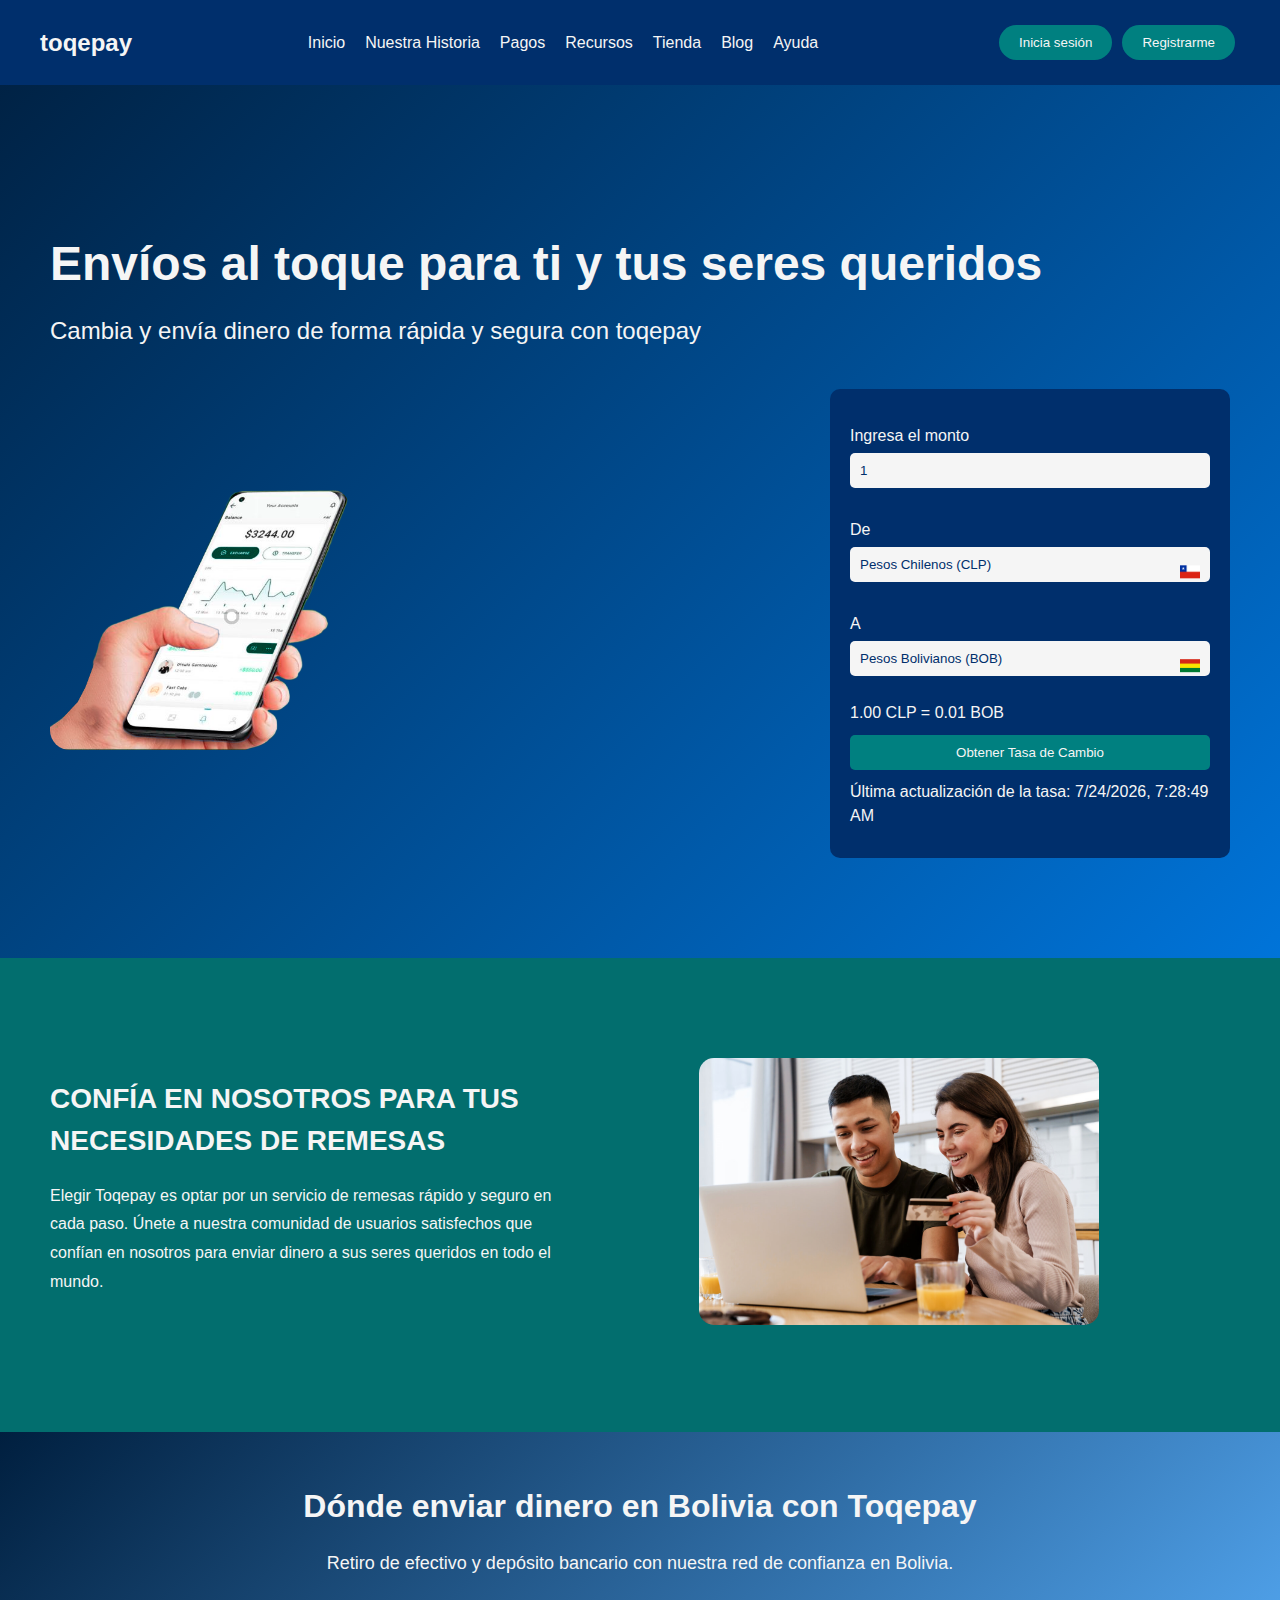
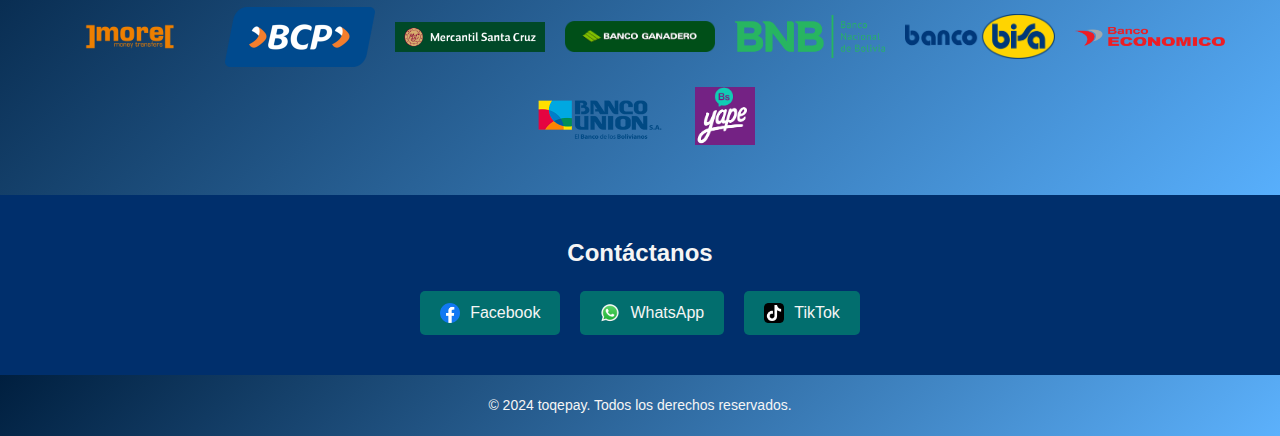
==== index.html @ 0f405699 "Add files via upload" ====
<!DOCTYPE html>
<html lang="es">
<head>
    <meta charset="UTF-8">
    <meta name="viewport" content="width=device-width, initial-scale=1.0">
    <title>Plataforma de Cambio - toqepay</title>
    <meta name="description" content="Envía dinero al toque con toqepay. Cambio de divisas rápido y seguro.">
    <link rel="stylesheet" href="style.css">
</head>
<body>
    <header>
        <div class="logo">
            <h1>toqepay</h1>
        </div>
        <nav aria-label="Navegación principal">
            <ul>
                <li><a href="#">Inicio</a></li>
                <li><a href="#">Nuestra Historia</a></li>
                <li><a href="#">Pagos</a></li>
                <li><a href="#">Recursos</a></li>
                <li><a href="#">Tienda</a></li>
                <li><a href="#">Blog</a></li>
                <li><a href="#">Ayuda</a></li>
            </ul>
        </nav>
        <div class="header-buttons">
            <button class="quote-btn">Inicia sesión</button>
            <button class="services-btn">Registrarme</button>
            
        </div>
    </header>
    <main>
        <section class="hero">
            <div class="hero-content">
                <div class="hero-text">
                    <h2>Envíos al toque para ti y tus seres queridos</h2>
                    <p>Cambia y envía dinero de forma rápida y segura con toqepay</p>
                </div>
                <div class="hero-image">
                    <img src="phone-mockup.png" alt="Pantalla de Teléfono mostrando la aplicación toqepay" width="300" height="600">
                </div>
                <div class="exchange-form">
                    <form id="currencyForm" aria-label="Calculadora de cambio de divisas">
                        <label for="amount">Ingresa el monto</label>
                        <input type="number" id="amount" value="1" min="0" step="0.01">

                        <label for="fromCurrency">De</label>
                        <div class="custom-select">
                            <select id="fromCurrency">
                                <option value="CLP" data-flag="chileflag.png">Pesos Chilenos (CLP)</option>
                                <option value="BOB" data-flag="boliviaflag.png">Pesos Bolivianos (BOB)</option>
                            </select>
                            <img src="chileflag.png" alt="Bandera From" class="currency-flag from-flag">
                        </div>

                        <label for="toCurrency">A</label>
                        <div class="custom-select">
                            <select id="toCurrency">
                                <option value="CLP" data-flag="chileflag.png">Pesos Chilenos (CLP)</option>
                                <option value="BOB" data-flag="boliviaflag.png">Pesos Bolivianos (BOB)</option>
                            </select>
                            <img src="boliviaflag.png" alt="Bandera To" class="currency-flag to-flag">
                        </div>

                        <p id="exchangeRate">1 CLP = X BOB</p>
                        <button type="button" onclick="obtenerTasaDeCambio()">Obtener Tasa de Cambio</button>
                        <p id="lastUpdate">Última actualización de la tasa: 2024-10-13 00:05</p>
                    </form>
                </div>
            </div>
        </section>
        <section class="additional-info">
            <div class="info-text">
                <h2>CONFÍA EN NOSOTROS PARA TUS NECESIDADES DE REMESAS</h2>
                <p>Elegir Toqepay es optar por un servicio de remesas rápido y seguro en cada paso. Únete a nuestra comunidad de usuarios satisfechos que confían en nosotros para enviar dinero a sus seres queridos en todo el mundo.</p>
            </div>
            <div class="info-image">
                <img src="couple-laptop.png" alt="Pareja usando laptop para enviar remesas">
            </div>
        </section>
        <section class="trusted-partners">
            <h2>Dónde enviar dinero en Bolivia con Toqepay</h2>
            <p>Retiro de efectivo y depósito bancario con nuestra red de confianza en Bolivia.</p>
            <div class="partners-logos">
                <img src="moremoney.png" alt="Logo de More Money Transfers">
                <img src="bancobcp.png" alt="Logo de Banco BCP">
                <img src="mercantilsantacruz.png" alt="Logo de Banco Mercantil Santa Cruz">
                <img src="bancoganadero.png" alt="Logo de Banco Ganadero">
                <img src="bnb.png" alt="Logo de BNB">
                <img src="bancobisa.png" alt="Logo de Banco BISA">
                <img src="bancoeconomico.png" alt="Logo de Banco Económico">
                <img src="bancounion.png" alt="Logo de Bancounion">
                <img src="yape.png" alt="Logo de Yape">
            </div>
        </section>
        <section class="contact-buttons">
            <h2>Contáctanos</h2>
            <div class="social-buttons">
                <a href="https://www.facebook.com/profile.php?id=100092288483054" target="_blank" class="social-btn" aria-label="Visita nuestra página de Facebook">
                    <img src="facebook-icon.png" alt="Facebook">
                    Facebook
                </a>
                <a href="https://wa.me/123456789" target="_blank" class="social-btn" aria-label="Contáctanos por WhatsApp">
                    <img src="whatsapp-icon.png" alt="WhatsApp">
                    WhatsApp
                </a>
                <a href="https://www.tiktok.com" target="_blank" class="social-btn" aria-label="Síguenos en TikTok">
                    <img src="tiktok-icon.png" alt="TikTok">
                    TikTok
                </a>
            </div>
        </section>
    </main>
    <footer>
        <p>© 2024 toqepay. Todos los derechos reservados.</p>
    </footer>
    <script src="script.js" defer></script>
</body>
</html>
---- style.css ----
/* Variables CSS */
:root {
    --color-dark-blue: #001F3F;
    --color-navy-blue: #002F6C;
    --color-teal: #008080;
    --color-light-white: #F5F5F5;
    --color-dark-green: #026e6e;
    --highlight-green: #026e6e;
}

/* General Reset */
* {
    margin: 0;
    padding: 0;
    box-sizing: border-box;
}

/* Body */
body {
    font-family: Arial, sans-serif;
    background: var(--color-dark-blue);
    color: var(--color-light-white);
    font-size: 16px;
    line-height: 1.5;
}

/* Header */
header {
    display: flex;
    flex-direction: column;
    align-items: center;
    padding: 20px;
    background: var(--color-navy-blue);
    position: fixed;
    top: 0;
    width: 100%;
    z-index: 1000;
}

header .logo h1 {
    font-size: 24px;
    color: var(--color-light-white);
    margin-bottom: 15px;
}

header nav ul {
    display: flex;
    flex-wrap: wrap;
    justify-content: center;
    list-style: none;
}

header nav ul li {
    margin: 5px 10px;
}

header nav ul li a {
    color: var(--color-light-white);
    text-decoration: none;
}

/* Header Buttons */
.header-buttons {
    display: flex;
    flex-wrap: wrap;
    justify-content: center;
    margin-top: 15px;
}

.header-buttons button {
    margin: 5px;
    padding: 10px 20px;
    border: none;
    background: var(--color-teal);
    color: var(--color-light-white);
    border-radius: 20px;
    cursor: pointer;
}

/* Hero Section */
.hero {
    min-height: 100vh;
    padding: 195px 20px 50px; /* Increased top padding by 15px */
    background: linear-gradient(135deg, var(--color-dark-blue), #0074D9);
    display: flex;
    flex-direction: column;
    justify-content: flex-start;
    align-items: center;
}

.hero-content {
    display: flex;
    flex-direction: column;
    align-items: center;
    width: 100%;
    max-width: 1200px;
}

.hero-text {
    text-align: center;
    margin-bottom: 40px;
}

.hero-text h2 {
    font-size: 28px;
    margin-bottom: 20px;
    line-height: 1.2;
}

.hero-text p {
    font-size: 18px;
}

.hero-image {
    width: 100%;
    max-width: 300px;
    margin-bottom: 30px;
    animation: slideInFromRight 1s ease-out;
}

@keyframes slideInFromRight {
    0% {
        transform: translateX(100%);
        opacity: 0;
    }
    100% {
        transform: translateX(0);
        opacity: 1;
    }
}

.hero-image img {
    width: 100%;
    height: auto;
    border-radius: 20px;
}

.exchange-form {
    background: var(--color-navy-blue);
    padding: 20px;
    border-radius: 10px;
    max-width: 400px;
    width: 100%;
}

.exchange-form label {
    display: block;
    margin: 15px 0 5px;
    color: var(--color-light-white);
}

.exchange-form input, .exchange-form select {
    width: 100%;
    padding: 10px;
    margin-bottom: 15px;
    border-radius: 5px;
    border: none;
    background: var(--color-light-white);
    color: var(--color-navy-blue);
}

.exchange-form p {
    margin: 10px 0;
    color: var(--color-light-white);
}

.exchange-form button {
    width: 100%;
    padding: 10px;
    background: var(--color-teal);
    color: var(--color-light-white);
    border: none;
    border-radius: 5px;
    cursor: pointer;
}

/* Additional Info Section */
.additional-info {
    display: flex;
    flex-direction: column;
    align-items: center;
    padding: 50px 20px;
    background: var(--color-dark-green);
}

.info-text {
    color: var(--color-light-white);
    max-width: 600px;
    text-align: center;
    margin-bottom: 30px;
}

.info-text h2 {
    font-size: 28px;
    margin-bottom: 20px;
}

.info-text p {
    margin-bottom: 15px;
    line-height: 1.8;
}

.info-image img {
    width: 100%;
    max-width: 400px;
    height: auto;
    border-radius: 15px;
}

/* Trusted Partners Section */
.trusted-partners {
    padding: 50px 20px;
    text-align: center;
    background: linear-gradient(135deg, var(--color-dark-blue), #58affc);
}

.trusted-partners h2 {
    font-size: 28px;
    margin-bottom: 20px;
}

.trusted-partners p {
    font-size: 18px;
    margin-bottom: 30px;
}

.partners-logos {
    display: flex;
    flex-wrap: wrap;
    justify-content: center;
    align-items: center;
    gap: 20px;
}

.partners-logos img {
    max-width: 120px;
    height: auto;
    object-fit: contain;
}

.partners-logos img[src*="yape.png"] {
    max-width: 60px;
}

/* Contact Buttons Section */
.contact-buttons {
    padding: 40px 20px;
    text-align: center;
    background-color: var(--color-navy-blue);
}

.contact-buttons h2 {
    color: var(--color-light-white);
    font-size: 24px;
    margin-bottom: 20px;
}

.social-buttons {
    display: flex;
    justify-content: center;
    gap: 20px;
}

.social-btn {
    display: flex;
    align-items: center;
    gap: 10px;
    padding: 10px 20px;
    background-color: var(--highlight-green);
    color: var(--color-light-white);
    text-decoration: none;
    border-radius: 5px;
    transition: background-color 0.3s ease;
}

.social-btn img {
    width: 20px;
    height: 20px;
}

.social-btn:hover {
    background-color: var(--color-dark-green);
}

/* Footer */
footer {
    text-align: center;
    font-size: 14px;
    padding: 20px;
    background: linear-gradient(135deg, var(--color-dark-blue), #5cb1fc);
    color: #F5F5F5;
}

/* Estilos para los selectores de moneda con banderas */
.custom-select {
    position: relative;
    display: inline-block;
    width: 100%;
}

.currency-flag {
    position: absolute;
    right: 10px;
    top: 50%;
    transform: translateY(-50%);
    width: 20px;
    height: auto;
    pointer-events: none;
}

.custom-select select {
    appearance: none;
    -webkit-appearance: none;
    -moz-appearance: none;
    padding-right: 30px;
}

/* Mejoras de accesibilidad */
button:focus, input:focus, select:focus {
    outline: 2px solid var(--color-teal);
}

/* Media Queries para diseño responsivo */
@media (min-width: 768px) {
    header {
        flex-direction: row;
        justify-content: space-between;
        padding: 20px 40px;
    }

    header .logo h1 {
        margin-bottom: 0;
    }

    .header-buttons {
        margin-top: 0;
    }

    .hero {
        padding: 215px 20px 50px; /* Increased top padding by 15px */
        justify-content: center;
    }

    .hero-content {
        flex-direction: row;
        flex-wrap: wrap;
        justify-content: space-between;
    }

    .hero-text {
        width: 100%;
        text-align: left;
        margin-bottom: 40px;
    }

    .hero-text h2 {
        font-size: 36px;
    }

    .hero-image {
        width: 45%;
        margin-bottom: 0;
    }

    .exchange-form {
        width: 45%;
    }

    .additional-info {
        flex-direction: row;
        justify-content: space-between;
        padding: 100px 50px;
    }

    .info-text {
        text-align: left;
        margin-bottom: 0;
        width: 45%;
    }

    .info-image {
        width: 45%;
    }
}

@media (min-width: 1024px) {
    .hero {
        padding: 235px 50px 100px; /* Increased top padding by 15px */
    }

    .hero-text h2 {
        font-size: 48px;
    }

    .hero-text p {
        font-size: 24px;
    }

    .hero-image, .exchange-form {
        width: 48%;
    }

    .trusted-partners h2 {
        font-size: 32px;
    }

    .partners-logos img {
        max-width: 150px;
    }
}

@media (min-width: 1440px) {
    .hero-content, .additional-info {
        max-width: 1400px;
        margin: 0 auto;
    }
}
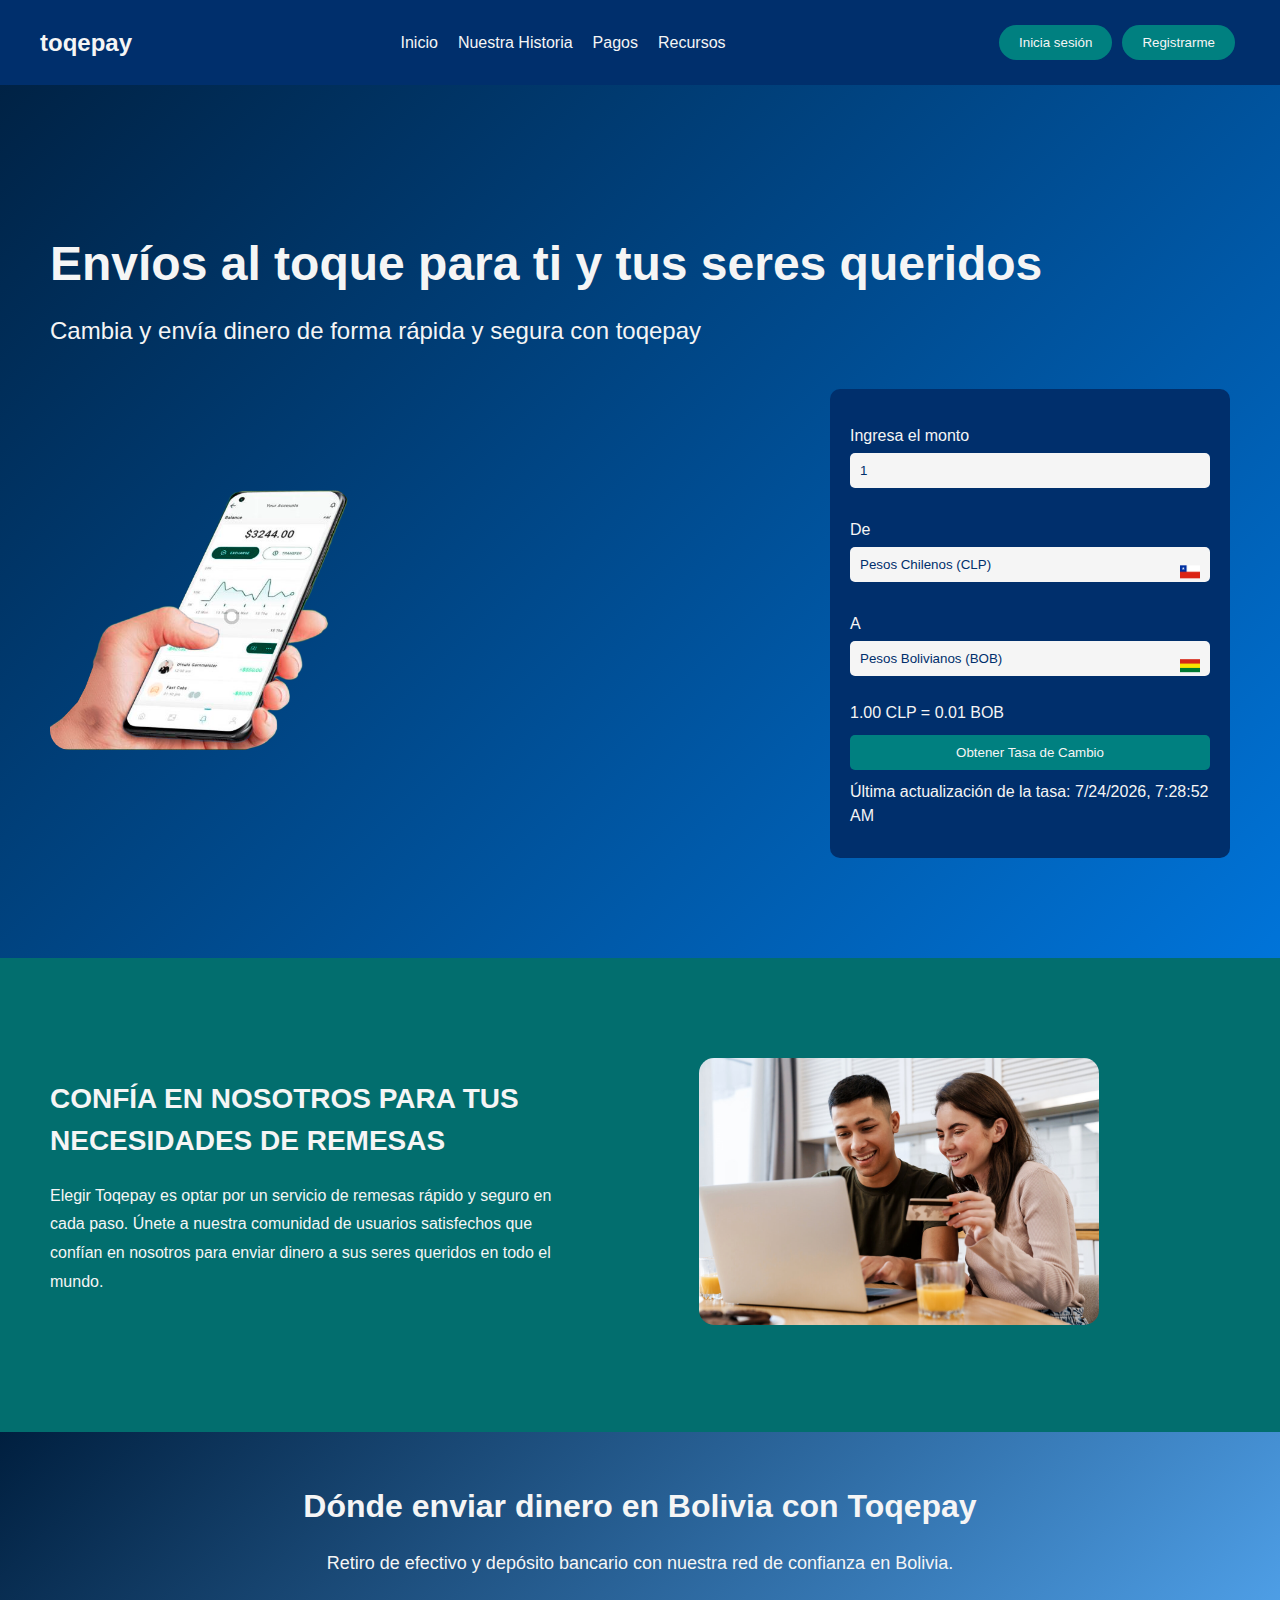
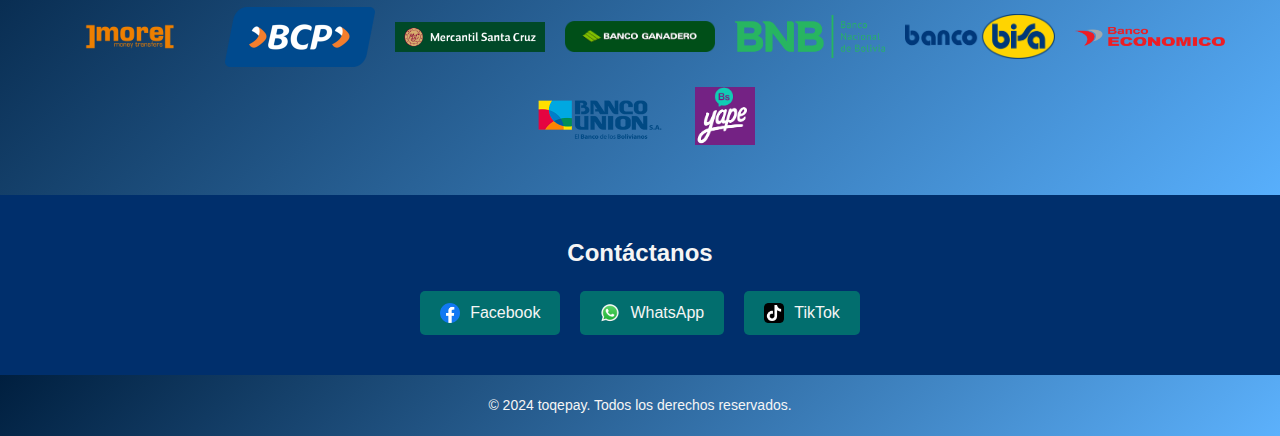
==== commit a1d12dab: "Update index.html" ====
--- a/index.html
+++ b/index.html
@@ -18,9 +18,7 @@
                 <li><a href="#">Nuestra Historia</a></li>
                 <li><a href="#">Pagos</a></li>
                 <li><a href="#">Recursos</a></li>
-                <li><a href="#">Tienda</a></li>
-                <li><a href="#">Blog</a></li>
-                <li><a href="#">Ayuda</a></li>
+               
             </ul>
         </nav>
         <div class="header-buttons">
@@ -116,4 +114,4 @@
     </footer>
     <script src="script.js" defer></script>
 </body>
-</html>+</html>
